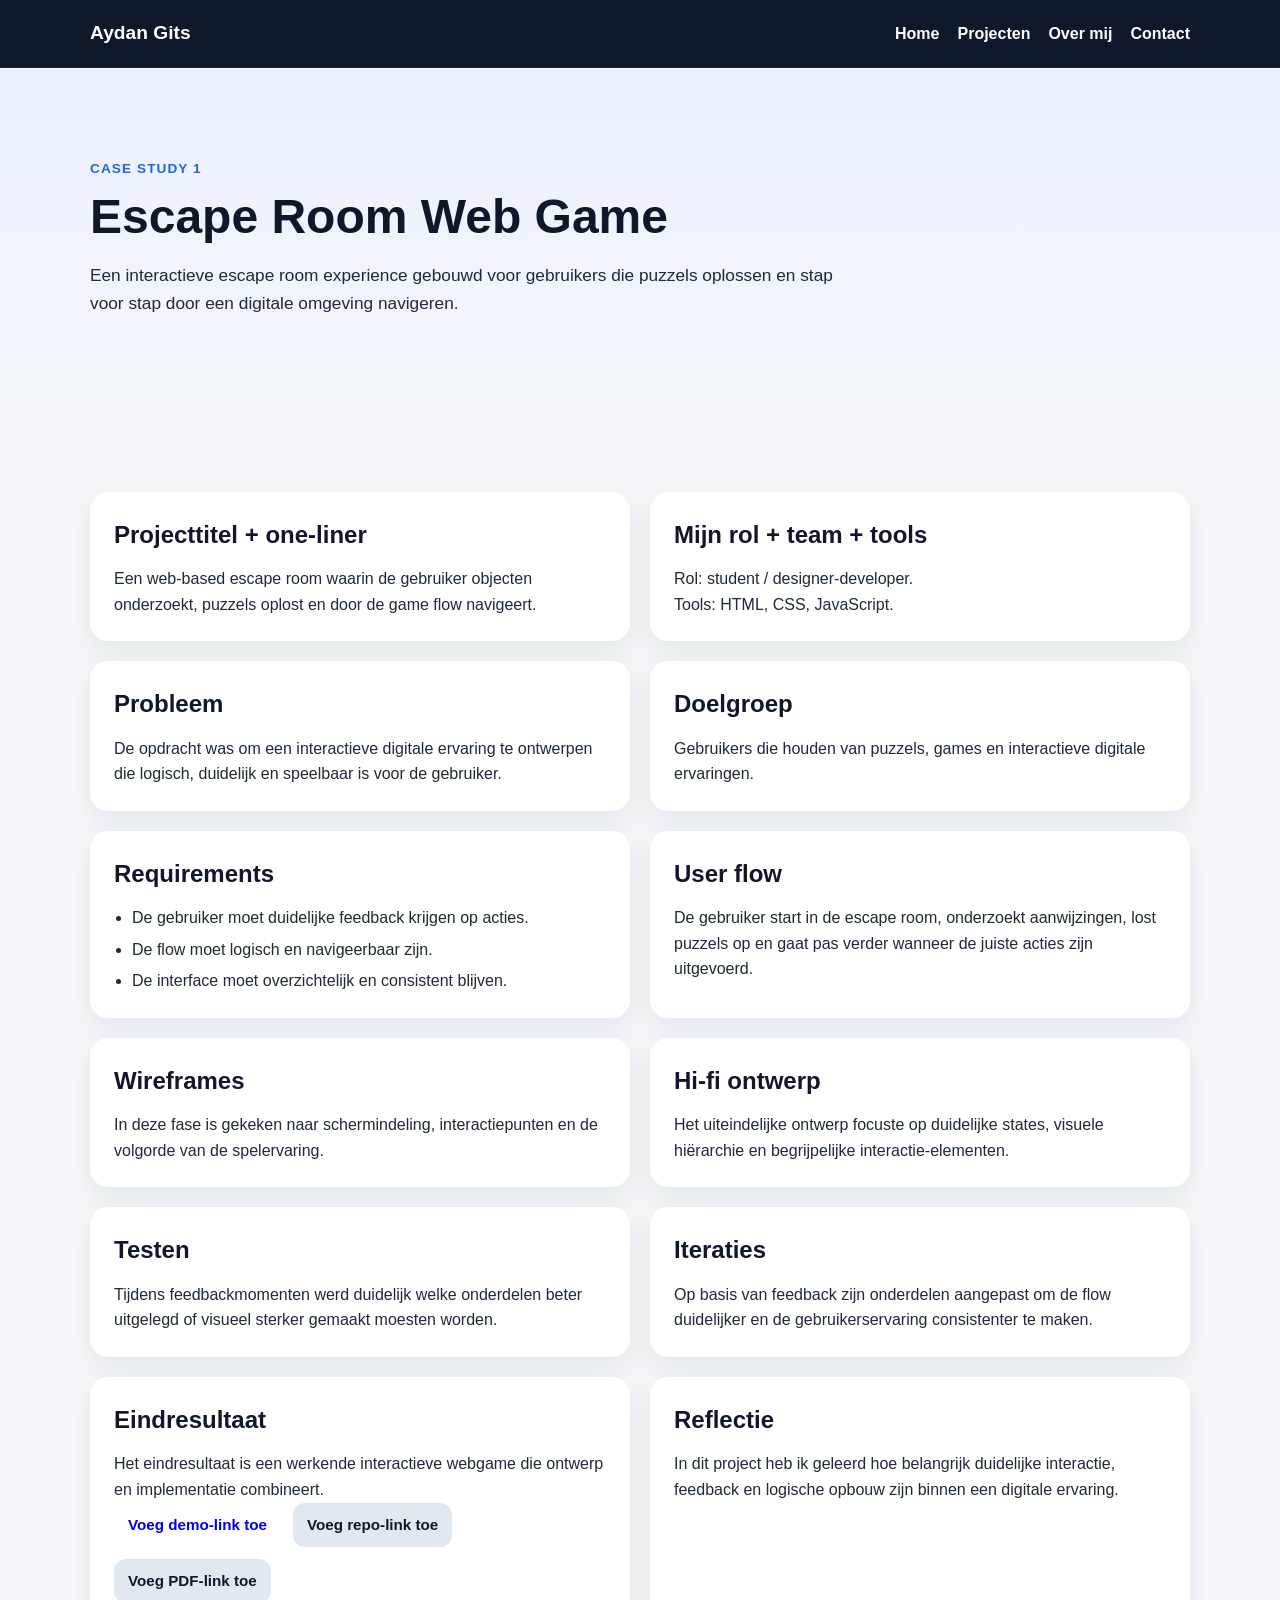
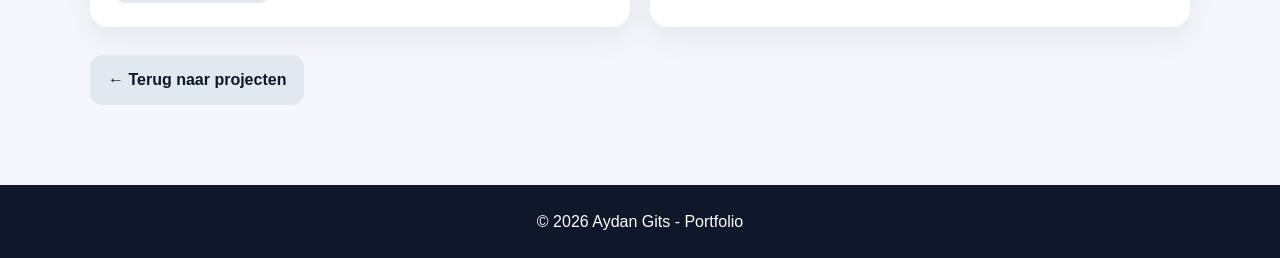
==== project1.html @ bd967ede "portfolio geupload" ====
<!DOCTYPE html>
<html lang="nl">
<head>
  <meta charset="UTF-8" />
  <meta name="viewport" content="width=device-width, initial-scale=1.0" />
  <title>Escape Room Web Game | Aydan Gits</title>
  <link rel="stylesheet" href="style.css" />
</head>
<body>
  <header class="site-header">
    <div class="container header-inner">
      <a class="logo" href="index.html">Aydan Gits</a>

      <nav class="nav">
        <a href="index.html">Home</a>
        <a href="index.html#projects">Projecten</a>
        <a href="index.html#about">Over mij</a>
        <a href="index.html#contact">Contact</a>
      </nav>
    </div>
  </header>

  <main>
    <section class="page-hero">
      <div class="container">
        <p class="eyebrow">Case study 1</p>
        <h1>Escape Room Web Game</h1>
        <p class="page-intro">
          Een interactieve escape room experience gebouwd voor gebruikers die puzzels oplossen
          en stap voor stap door een digitale omgeving navigeren.
        </p>
      </div>
    </section>

    <section class="section">
      <div class="container">
        <div class="case-grid">
          <article class="case-block">
            <h2>Projecttitel + one-liner</h2>
            <p>
              Een web-based escape room waarin de gebruiker objecten onderzoekt,
              puzzels oplost en door de game flow navigeert.
            </p>
          </article>

          <article class="case-block">
            <h2>Mijn rol + team + tools</h2>
            <p>
              Rol: student / designer-developer.<br>
              Tools: HTML, CSS, JavaScript.
            </p>
          </article>

          <article class="case-block">
            <h2>Probleem</h2>
            <p>
              De opdracht was om een interactieve digitale ervaring te ontwerpen
              die logisch, duidelijk en speelbaar is voor de gebruiker.
            </p>
          </article>

          <article class="case-block">
            <h2>Doelgroep</h2>
            <p>
              Gebruikers die houden van puzzels, games en interactieve digitale ervaringen.
            </p>
          </article>

          <article class="case-block">
            <h2>Requirements</h2>
            <ul>
              <li>De gebruiker moet duidelijke feedback krijgen op acties.</li>
              <li>De flow moet logisch en navigeerbaar zijn.</li>
              <li>De interface moet overzichtelijk en consistent blijven.</li>
            </ul>
          </article>

          <article class="case-block">
            <h2>User flow</h2>
            <p>
              De gebruiker start in de escape room, onderzoekt aanwijzingen,
              lost puzzels op en gaat pas verder wanneer de juiste acties zijn uitgevoerd.
            </p>
          </article>

          <article class="case-block">
            <h2>Wireframes</h2>
            <p>
              In deze fase is gekeken naar schermindeling, interactiepunten
              en de volgorde van de spelervaring.
            </p>
          </article>

          <article class="case-block">
            <h2>Hi-fi ontwerp</h2>
            <p>
              Het uiteindelijke ontwerp focuste op duidelijke states, visuele hiërarchie
              en begrijpelijke interactie-elementen.
            </p>
          </article>

          <article class="case-block">
            <h2>Testen</h2>
            <p>
              Tijdens feedbackmomenten werd duidelijk welke onderdelen beter uitgelegd
              of visueel sterker gemaakt moesten worden.
            </p>
          </article>

          <article class="case-block">
            <h2>Iteraties</h2>
            <p>
              Op basis van feedback zijn onderdelen aangepast om de flow duidelijker
              en de gebruikerservaring consistenter te maken.
            </p>
          </article>

          <article class="case-block">
            <h2>Eindresultaat</h2>
            <p>
              Het eindresultaat is een werkende interactieve webgame die ontwerp en
              implementatie combineert.
            </p>

            <div class="link-group">
              <a class="button small" href="#" target="_blank">Voeg demo-link toe</a>
              <a class="button small secondary" href="#" target="_blank">Voeg repo-link toe</a>
              <a class="button small secondary" href="#" target="_blank">Voeg PDF-link toe</a>
            </div>
          </article>

          <article class="case-block">
            <h2>Reflectie</h2>
            <p>
              In dit project heb ik geleerd hoe belangrijk duidelijke interactie,
              feedback en logische opbouw zijn binnen een digitale ervaring.
            </p>
          </article>
        </div>

        <div class="back-link">
          <a class="button secondary" href="index.html#projects">← Terug naar projecten</a>
        </div>
      </div>
    </section>
  </main>

  <footer class="site-footer">
    <div class="container">
      <p>© 2026 Aydan Gits - Portfolio</p>
    </div>
  </footer>
</body>
</html>
---- style.css ----
* {
  box-sizing: border-box;
  margin: 0;
  padding: 0;
}

html {
  scroll-behavior: smooth;
}

body {
  font-family: Arial, sans-serif;
  background: #f5f7fb;
  color: #1e293b;
  line-height: 1.6;
}

.container {
  width: min(1100px, 92%);
  margin: 0 auto;
}

.site-header {
  position: sticky;
  top: 0;
  z-index: 1000;
  background: #0f172a;
  border-bottom: 1px solid rgba(255, 255, 255, 0.08);
}

.header-inner {
  display: flex;
  justify-content: space-between;
  align-items: center;
  padding: 18px 0;
  gap: 20px;
}

.logo {
  color: #ffffff;
  font-size: 1.2rem;
  font-weight: 700;
  text-decoration: none;
}

.nav {
  display: flex;
  flex-wrap: wrap;
  gap: 18px;
}

.nav a {
  color: #ffffff;
  text-decoration: none;
  font-weight: 600;
  transition: opacity 0.2s ease;
}

.nav a:hover {
  opacity: 0.75;
}

.hero,
.page-hero {
  padding: 90px 0 70px;
  background: linear-gradient(to bottom, #eaf1ff, #f5f7fb);
}

.hero-grid {
  display: grid;
  grid-template-columns: 1.5fr 1fr;
  gap: 28px;
  align-items: center;
}

.eyebrow {
  color: #2563eb;
  font-weight: 700;
  text-transform: uppercase;
  letter-spacing: 0.08em;
  font-size: 0.85rem;
  margin-bottom: 12px;
}

.hero h1,
.page-hero h1 {
  font-size: 3rem;
  line-height: 1.1;
  margin-bottom: 18px;
  color: #0f172a;
}

.intro,
.page-intro {
  font-size: 1.08rem;
  max-width: 760px;
  margin-bottom: 24px;
}

.hero-buttons,
.link-group {
  display: flex;
  flex-wrap: wrap;
  gap: 12px;
}

.center-links {
  justify-content: center;
}

.hero-card,
.project-card,
.case-block,
.about-card {
  background: #ffffff;
  border-radius: 18px;
  padding: 24px;
  box-shadow: 0 10px 30px rgba(15, 23, 42, 0.08);
}

.hero-card h2,
.about-card h3,
.project-card h3,
.case-block h2 {
  margin-bottom: 12px;
  color: #0f172a;
}

.hero-card ul,
.about-card ul,
.case-block ul {
  padding-left: 18px;
}

.section {
  padding: 80px 0;
}

.section.alt {
  background: #eef3fb;
}

.section-heading {
  margin-bottom: 30px;
}

.section-heading h2,
#about h2,
#contact h2 {
  font-size: 2rem;
  color: #0f172a;
  margin-bottom: 12px;
}

.project-grid {
  display: grid;
  grid-template-columns: repeat(3, 1fr);
  gap: 22px;
}

.tag {
  display: inline-block;
  background: #dbeafe;
  color: #1d4ed8;
  font-size: 0.82rem;
  font-weight: 700;
  padding: 6px 10px;
  border-radius: 999px;
}

.case-grid {
  display: grid;
  grid-template-columns: repeat(2, 1fr);
  gap: 20px;
}

.about-grid {
  display: grid;
  grid-template-columns: 1.3fr 1fr;
  gap: 24px;
  align-items: start;
}

.contact-section {
  text-align: center;
}

.button {
  display: inline-block;
  text-decoration: none;
  border-radius: 12px;
  padding: 12px 18px;
  font-weight: 700;
  transition: transform 0.2s ease, opacity 0.2s ease;
}

.button:hover {
  transform: translateY(-1px);
  opacity: 0.95;
}

.button.primary {
  background: #2563eb;
  color: #ffffff;
}

.button.secondary {
  background: #e2e8f0;
  color: #0f172a;
}

.button.small {
  padding: 10px 14px;
  font-size: 0.95rem;
}

.button.full {
  width: 100%;
  text-align: center;
  margin-top: 16px;
}

.back-link {
  margin-top: 28px;
}

.site-footer {
  background: #0f172a;
  color: #ffffff;
  text-align: center;
  padding: 24px 0;
}

p + p {
  margin-top: 12px;
}

ul li + li {
  margin-top: 6px;
}

@media (max-width: 900px) {
  .hero-grid,
  .about-grid,
  .project-grid,
  .case-grid {
    grid-template-columns: 1fr;
  }

  .hero h1,
  .page-hero h1 {
    font-size: 2.2rem;
  }

  .header-inner {
    flex-direction: column;
    align-items: flex-start;
  }
}
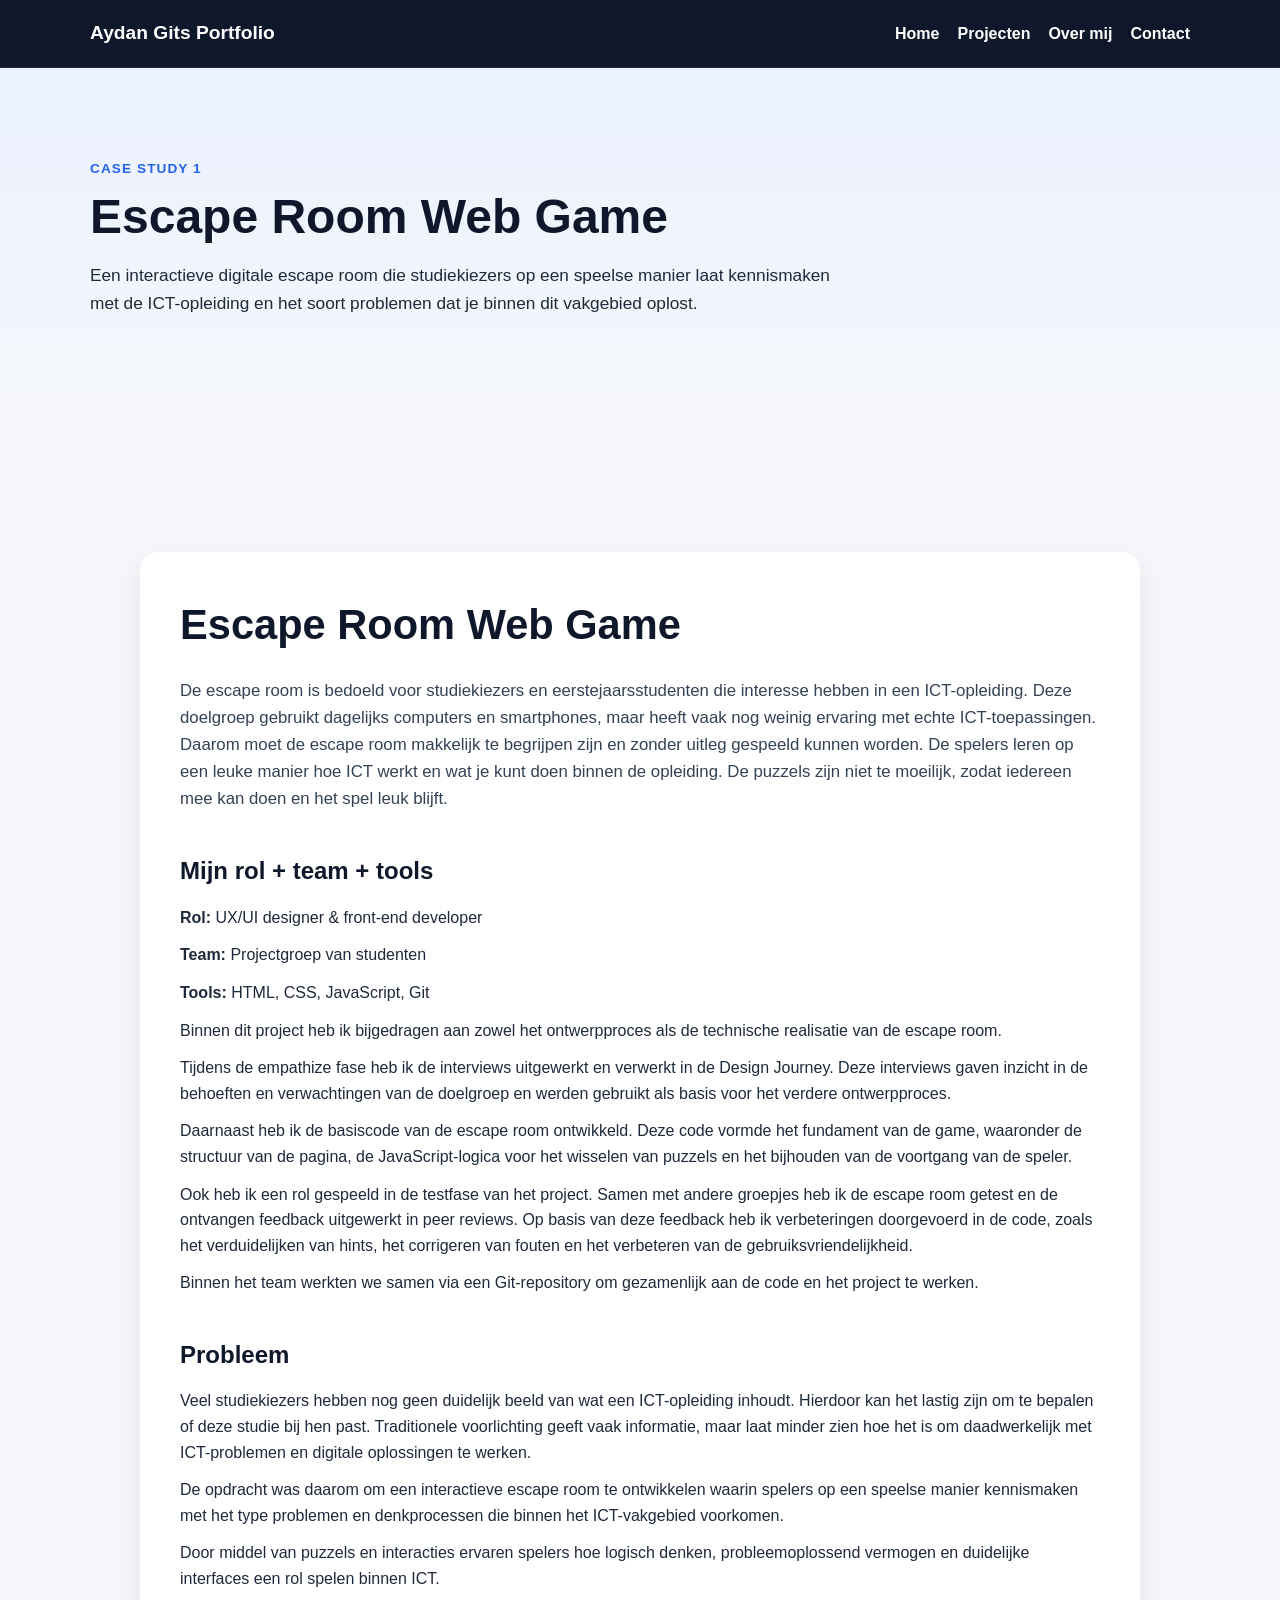
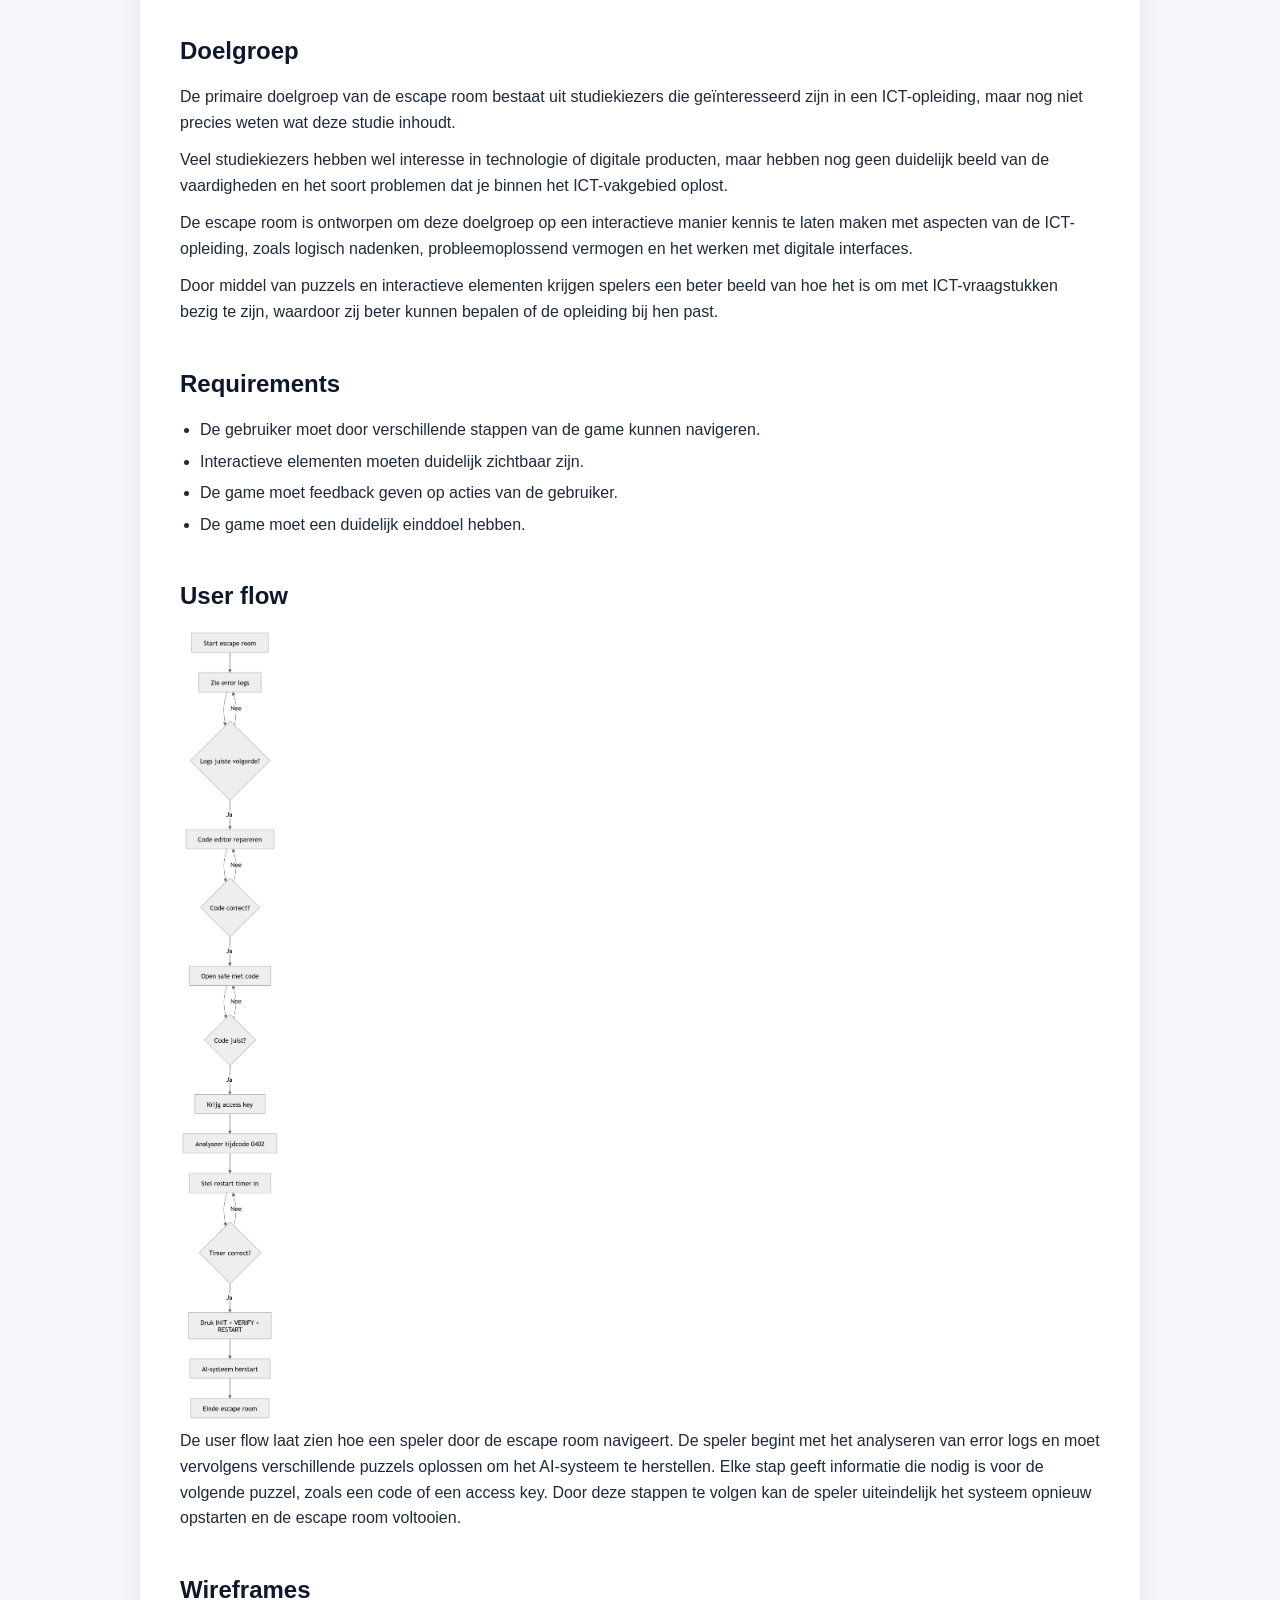
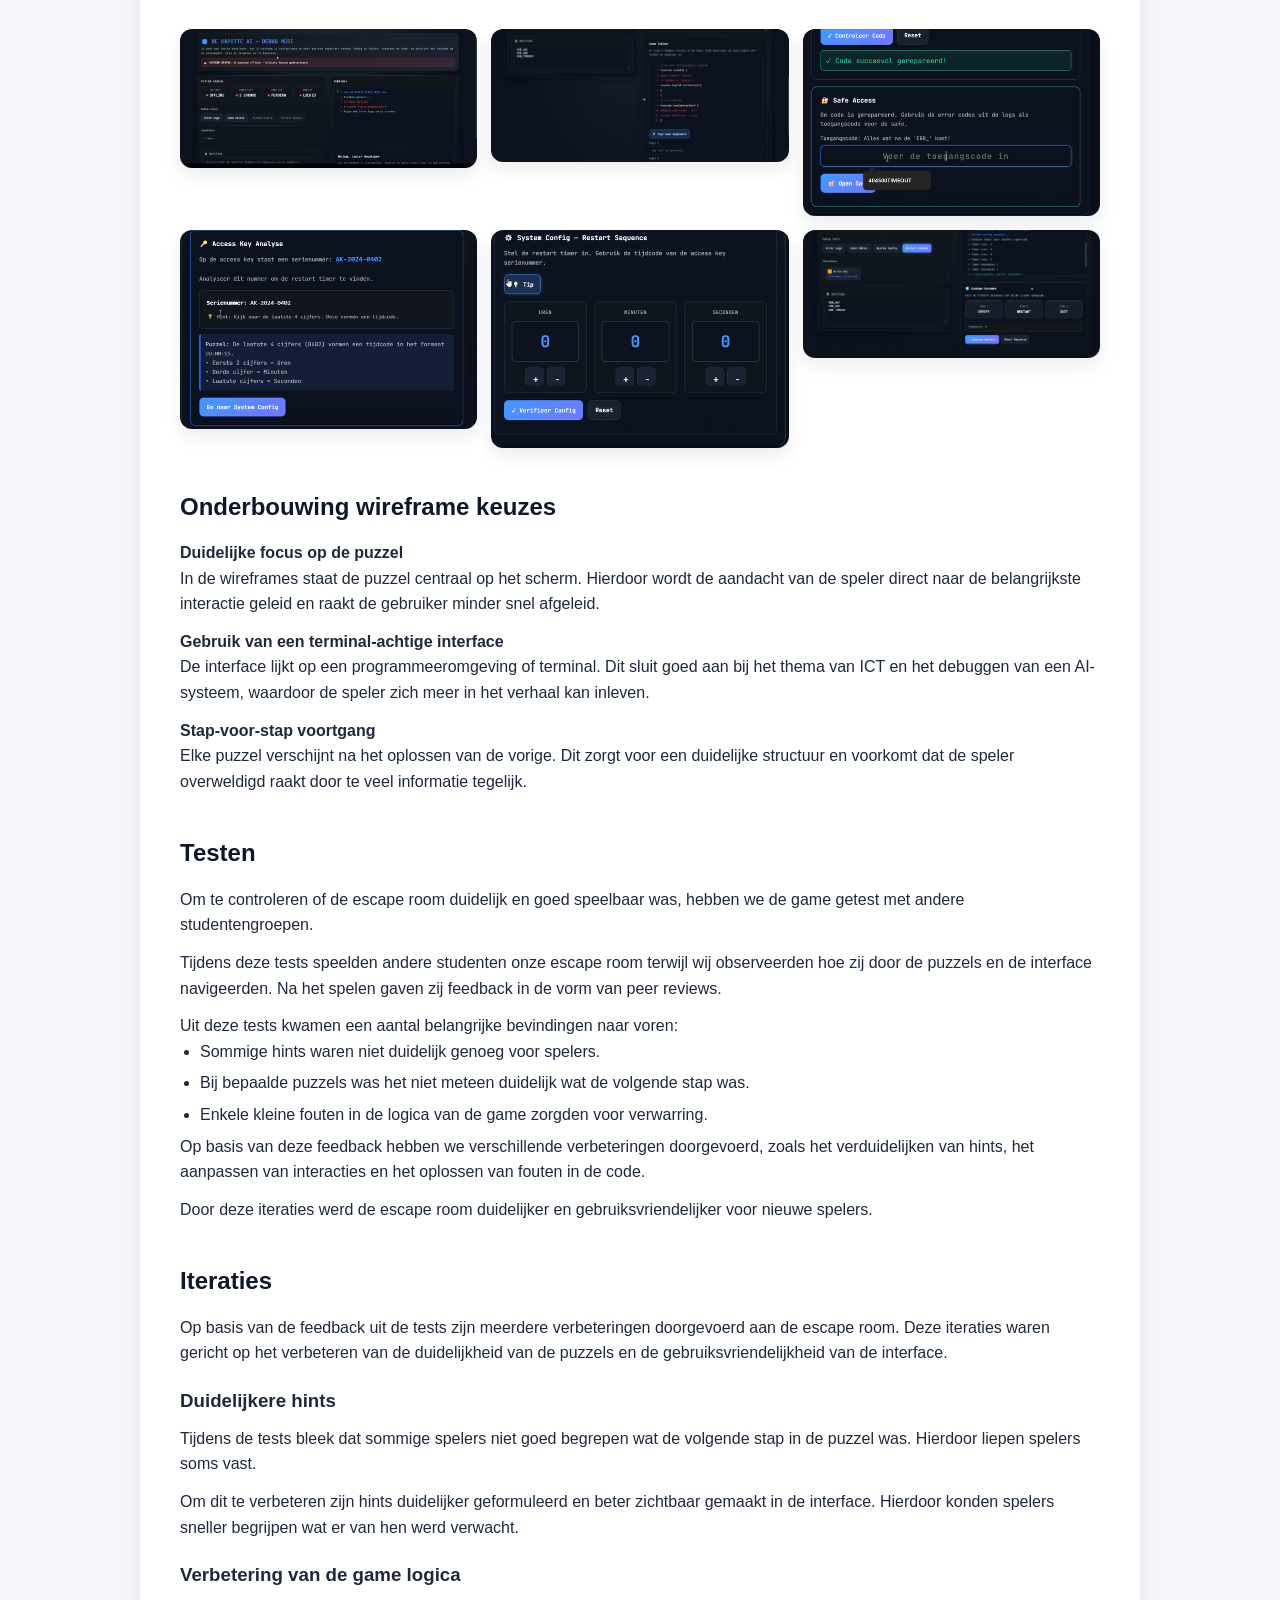
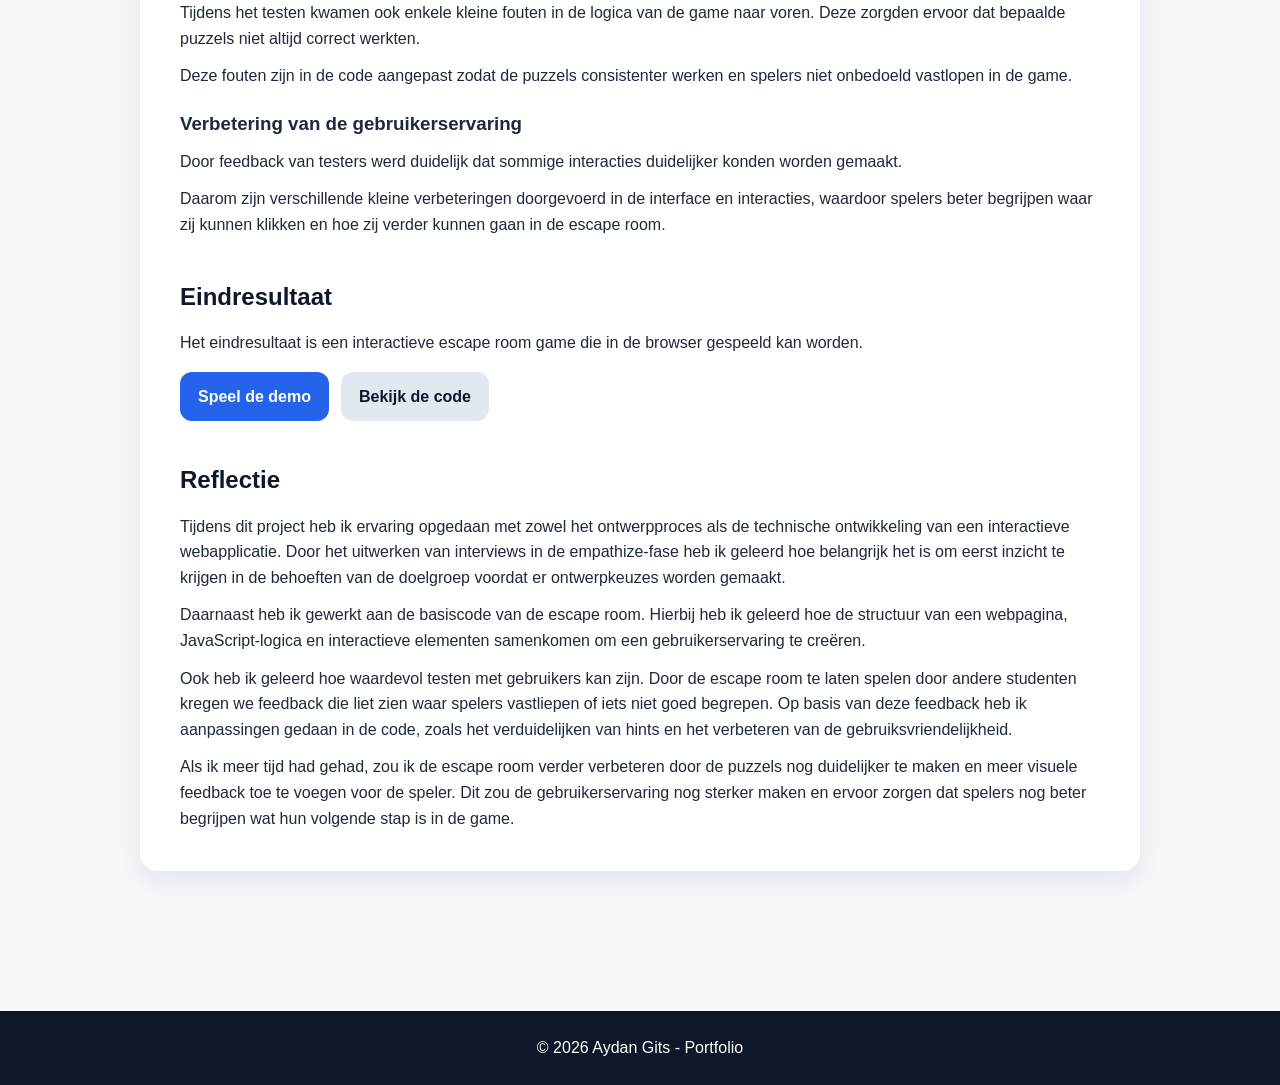
==== commit 5d826ee4: "project 1 en 2 afgerond voor de website" ====
--- a/project1.html
+++ b/project1.html
@@ -3,13 +3,14 @@
 <head>
   <meta charset="UTF-8" />
   <meta name="viewport" content="width=device-width, initial-scale=1.0" />
-  <title>Escape Room Web Game | Aydan Gits</title>
+  <title>Escape Room Web Game | Aydan Gits Portfolio</title>
   <link rel="stylesheet" href="style.css" />
 </head>
 <body>
+
   <header class="site-header">
     <div class="container header-inner">
-      <a class="logo" href="index.html">Aydan Gits</a>
+      <a class="logo" href="index.html">Aydan Gits Portfolio</a>
 
       <nav class="nav">
         <a href="index.html">Home</a>
@@ -26,121 +27,319 @@
         <p class="eyebrow">Case study 1</p>
         <h1>Escape Room Web Game</h1>
         <p class="page-intro">
-          Een interactieve escape room experience gebouwd voor gebruikers die puzzels oplossen
-          en stap voor stap door een digitale omgeving navigeren.
+          Een interactieve digitale escape room die studiekiezers op een speelse manier
+          laat kennismaken met de ICT-opleiding en het soort problemen dat je binnen dit vakgebied oplost.
         </p>
       </div>
     </section>
 
     <section class="section">
       <div class="container">
-        <div class="case-grid">
-          <article class="case-block">
-            <h2>Projecttitel + one-liner</h2>
-            <p>
-              Een web-based escape room waarin de gebruiker objecten onderzoekt,
-              puzzels oplost en door de game flow navigeert.
-            </p>
-          </article>
-
-          <article class="case-block">
-            <h2>Mijn rol + team + tools</h2>
-            <p>
-              Rol: student / designer-developer.<br>
-              Tools: HTML, CSS, JavaScript.
-            </p>
-          </article>
-
-          <article class="case-block">
-            <h2>Probleem</h2>
-            <p>
-              De opdracht was om een interactieve digitale ervaring te ontwerpen
-              die logisch, duidelijk en speelbaar is voor de gebruiker.
-            </p>
-          </article>
-
-          <article class="case-block">
-            <h2>Doelgroep</h2>
-            <p>
-              Gebruikers die houden van puzzels, games en interactieve digitale ervaringen.
-            </p>
-          </article>
-
-          <article class="case-block">
-            <h2>Requirements</h2>
-            <ul>
-              <li>De gebruiker moet duidelijke feedback krijgen op acties.</li>
-              <li>De flow moet logisch en navigeerbaar zijn.</li>
-              <li>De interface moet overzichtelijk en consistent blijven.</li>
-            </ul>
-          </article>
-
-          <article class="case-block">
-            <h2>User flow</h2>
-            <p>
-              De gebruiker start in de escape room, onderzoekt aanwijzingen,
-              lost puzzels op en gaat pas verder wanneer de juiste acties zijn uitgevoerd.
-            </p>
-          </article>
-
-          <article class="case-block">
-            <h2>Wireframes</h2>
-            <p>
-              In deze fase is gekeken naar schermindeling, interactiepunten
-              en de volgorde van de spelervaring.
-            </p>
-          </article>
-
-          <article class="case-block">
-            <h2>Hi-fi ontwerp</h2>
-            <p>
-              Het uiteindelijke ontwerp focuste op duidelijke states, visuele hiërarchie
-              en begrijpelijke interactie-elementen.
-            </p>
-          </article>
-
-          <article class="case-block">
-            <h2>Testen</h2>
-            <p>
-              Tijdens feedbackmomenten werd duidelijk welke onderdelen beter uitgelegd
-              of visueel sterker gemaakt moesten worden.
-            </p>
-          </article>
-
-          <article class="case-block">
-            <h2>Iteraties</h2>
-            <p>
-              Op basis van feedback zijn onderdelen aangepast om de flow duidelijker
-              en de gebruikerservaring consistenter te maken.
-            </p>
-          </article>
-
-          <article class="case-block">
-            <h2>Eindresultaat</h2>
-            <p>
-              Het eindresultaat is een werkende interactieve webgame die ontwerp en
-              implementatie combineert.
-            </p>
-
-            <div class="link-group">
-              <a class="button small" href="#" target="_blank">Voeg demo-link toe</a>
-              <a class="button small secondary" href="#" target="_blank">Voeg repo-link toe</a>
-              <a class="button small secondary" href="#" target="_blank">Voeg PDF-link toe</a>
-            </div>
-          </article>
-
-          <article class="case-block">
-            <h2>Reflectie</h2>
-            <p>
-              In dit project heb ik geleerd hoe belangrijk duidelijke interactie,
-              feedback en logische opbouw zijn binnen een digitale ervaring.
-            </p>
-          </article>
-        </div>
-
-        <div class="back-link">
-          <a class="button secondary" href="index.html#projects">← Terug naar projecten</a>
-        </div>
+
+<section class="project">
+
+<h1>Escape Room Web Game</h1>
+
+<p class="one-liner">
+De escape room is bedoeld voor studiekiezers en eerstejaarsstudenten die interesse
+hebben in een ICT-opleiding. Deze doelgroep gebruikt dagelijks computers en
+smartphones, maar heeft vaak nog weinig ervaring met echte ICT-toepassingen.
+Daarom moet de escape room makkelijk te begrijpen zijn en zonder uitleg gespeeld
+kunnen worden.
+De spelers leren op een leuke manier hoe ICT werkt en wat je kunt doen binnen de
+opleiding. De puzzels zijn niet te moeilijk, zodat iedereen mee kan doen en het spel leuk
+blijft.
+</p>
+
+<h2>Mijn rol + team + tools</h2>
+
+<p><strong>Rol:</strong> UX/UI designer & front-end developer</p>
+
+<p><strong>Team:</strong> Projectgroep van studenten</p>
+
+<p><strong>Tools:</strong> HTML, CSS, JavaScript, Git</p>
+
+<p>
+Binnen dit project heb ik bijgedragen aan zowel het ontwerpproces als de
+technische realisatie van de escape room.
+</p>
+
+<p>
+Tijdens de empathize fase heb ik de interviews uitgewerkt en verwerkt
+in de Design Journey. Deze interviews gaven inzicht in de behoeften en
+verwachtingen van de doelgroep en werden gebruikt als basis voor het
+verdere ontwerpproces.
+</p>
+
+<p>
+Daarnaast heb ik de basiscode van de escape room ontwikkeld. Deze code
+vormde het fundament van de game, waaronder de structuur van de pagina,
+de JavaScript-logica voor het wisselen van puzzels en het bijhouden van
+de voortgang van de speler.
+</p>
+
+<p>
+Ook heb ik een rol gespeeld in de testfase van het project. Samen met
+andere groepjes heb ik de escape room getest en de ontvangen feedback
+uitgewerkt in peer reviews. Op basis van deze feedback heb ik
+verbeteringen doorgevoerd in de code, zoals het verduidelijken van hints,
+het corrigeren van fouten en het verbeteren van de gebruiksvriendelijkheid.
+</p>
+
+<p>
+Binnen het team werkten we samen via een Git-repository om gezamenlijk
+aan de code en het project te werken.
+</p>
+
+
+<h2>Probleem</h2>
+
+<p>
+Veel studiekiezers hebben nog geen duidelijk beeld van wat een ICT-opleiding
+inhoudt. Hierdoor kan het lastig zijn om te bepalen of deze studie bij hen past.
+Traditionele voorlichting geeft vaak informatie, maar laat minder zien hoe het
+is om daadwerkelijk met ICT-problemen en digitale oplossingen te werken.
+</p>
+
+<p>
+De opdracht was daarom om een interactieve escape room te ontwikkelen waarin
+spelers op een speelse manier kennismaken met het type problemen en
+denkprocessen die binnen het ICT-vakgebied voorkomen.
+</p>
+
+<p>
+Door middel van puzzels en interacties ervaren spelers hoe logisch denken,
+probleemoplossend vermogen en duidelijke interfaces een rol spelen binnen ICT.
+</p>
+
+
+<h2>Doelgroep</h2>
+
+<p>
+De primaire doelgroep van de escape room bestaat uit studiekiezers die
+geïnteresseerd zijn in een ICT-opleiding, maar nog niet precies weten
+wat deze studie inhoudt.
+</p>
+
+<p>
+Veel studiekiezers hebben wel interesse in technologie of digitale
+producten, maar hebben nog geen duidelijk beeld van de vaardigheden
+en het soort problemen dat je binnen het ICT-vakgebied oplost.
+</p>
+
+<p>
+De escape room is ontworpen om deze doelgroep op een interactieve
+manier kennis te laten maken met aspecten van de ICT-opleiding,
+zoals logisch nadenken, probleemoplossend vermogen en het werken
+met digitale interfaces.
+</p>
+
+<p>
+Door middel van puzzels en interactieve elementen krijgen spelers
+een beter beeld van hoe het is om met ICT-vraagstukken bezig te zijn,
+waardoor zij beter kunnen bepalen of de opleiding bij hen past.
+</p>
+
+
+<h2>Requirements</h2>
+
+<ul>
+<li>De gebruiker moet door verschillende stappen van de game kunnen navigeren.</li>
+<li>Interactieve elementen moeten duidelijk zichtbaar zijn.</li>
+<li>De game moet feedback geven op acties van de gebruiker.</li>
+<li>De game moet een duidelijk einddoel hebben.</li>
+</ul>
+
+
+<h2>User flow</h2>
+
+<img src="images/Escape Room User flow.png" alt="User flow escape room" width="100">
+
+<p>
+De user flow laat zien hoe een speler door de escape room navigeert. 
+De speler begint met het analyseren van error logs en moet vervolgens 
+verschillende puzzels oplossen om het AI-systeem te herstellen. 
+Elke stap geeft informatie die nodig is voor de volgende puzzel, 
+zoals een code of een access key. Door deze stappen te volgen kan 
+de speler uiteindelijk het systeem opnieuw opstarten en de escape room voltooien.
+</p>
+
+
+<h2>Wireframes</h2>
+
+<div class="wireframes">
+  <img src="images/Escape Room ss1.png" alt="Wireframe 1" width="300">
+  <img src="images/Escape Room ss2.png" alt="Wireframe 2" width="300">
+  <img src="images/Escape Room ss3.png" alt="Wireframe 3" width="300">
+  <img src="images/Escape Room ss4.png" alt="Wireframe 4" width="300">
+  <img src="images/Escape Room ss5.png" alt="Wireframe 5" width="300">
+  <img src="images/Escape Room ss6.png" alt="Wireframe 6" width="300">
+</div>
+
+<h2>Onderbouwing wireframe keuzes</h2>
+
+<p>
+<b>Duidelijke focus op de puzzel</b><br>
+In de wireframes staat de puzzel centraal op het scherm. Hierdoor wordt 
+de aandacht van de speler direct naar de belangrijkste interactie geleid 
+en raakt de gebruiker minder snel afgeleid.
+</p>
+
+<p>
+<b>Gebruik van een terminal-achtige interface</b><br>
+De interface lijkt op een programmeeromgeving of terminal. Dit sluit 
+goed aan bij het thema van ICT en het debuggen van een AI-systeem, 
+waardoor de speler zich meer in het verhaal kan inleven.
+</p>
+
+<p>
+<b>Stap-voor-stap voortgang</b><br>
+Elke puzzel verschijnt na het oplossen van de vorige. Dit zorgt voor 
+een duidelijke structuur en voorkomt dat de speler overweldigd raakt 
+door te veel informatie tegelijk.
+</p>
+
+
+<h2>Testen</h2>
+
+<p>
+Om te controleren of de escape room duidelijk en goed speelbaar was,
+hebben we de game getest met andere studentengroepen.
+</p>
+
+<p>
+Tijdens deze tests speelden andere studenten onze escape room terwijl
+wij observeerden hoe zij door de puzzels en de interface navigeerden.
+Na het spelen gaven zij feedback in de vorm van peer reviews.
+</p>
+
+<p>
+Uit deze tests kwamen een aantal belangrijke bevindingen naar voren:
+</p>
+
+<ul>
+<li>Sommige hints waren niet duidelijk genoeg voor spelers.</li>
+<li>Bij bepaalde puzzels was het niet meteen duidelijk wat de volgende stap was.</li>
+<li>Enkele kleine fouten in de logica van de game zorgden voor verwarring.</li>
+</ul>
+
+<p>
+Op basis van deze feedback hebben we verschillende verbeteringen
+doorgevoerd, zoals het verduidelijken van hints, het aanpassen van
+interacties en het oplossen van fouten in de code.
+</p>
+
+<p>
+Door deze iteraties werd de escape room duidelijker en
+gebruiksvriendelijker voor nieuwe spelers.
+</p>
+
+
+<h2>Iteraties</h2>
+
+<p>
+Op basis van de feedback uit de tests zijn meerdere verbeteringen
+doorgevoerd aan de escape room. Deze iteraties waren gericht op het
+verbeteren van de duidelijkheid van de puzzels en de
+gebruiksvriendelijkheid van de interface.
+</p>
+
+<h3>Duidelijkere hints</h3>
+
+<p>
+Tijdens de tests bleek dat sommige spelers niet goed begrepen wat de
+volgende stap in de puzzel was. Hierdoor liepen spelers soms vast.
+</p>
+
+<p>
+Om dit te verbeteren zijn hints duidelijker geformuleerd en beter
+zichtbaar gemaakt in de interface. Hierdoor konden spelers sneller
+begrijpen wat er van hen werd verwacht.
+</p>
+
+<h3>Verbetering van de game logica</h3>
+
+<p>
+Tijdens het testen kwamen ook enkele kleine fouten in de logica van de
+game naar voren. Deze zorgden ervoor dat bepaalde puzzels niet altijd
+correct werkten.
+</p>
+
+<p>
+Deze fouten zijn in de code aangepast zodat de puzzels consistenter
+werken en spelers niet onbedoeld vastlopen in de game.
+</p>
+
+<h3>Verbetering van de gebruikerservaring</h3>
+
+<p>
+Door feedback van testers werd duidelijk dat sommige interacties
+duidelijker konden worden gemaakt.
+</p>
+
+<p>
+Daarom zijn verschillende kleine verbeteringen doorgevoerd in de
+interface en interacties, waardoor spelers beter begrijpen waar zij
+kunnen klikken en hoe zij verder kunnen gaan in de escape room.
+</p>
+
+
+<h2>Eindresultaat</h2>
+
+<p>
+Het eindresultaat is een interactieve escape room game die in de browser
+gespeeld kan worden.
+</p>
+
+<div class="project-links">
+
+<a class="button primary" href="file:///C:/Users/Twitc/OneDrive/Documents/Tweede%20Sem.%20tot%20juni/Escape%20room/DP1-Escape-Room-develop/index.html" target="_blank">
+Speel de demo
+</a>
+
+<a class="button secondary" href="https://github.com/daanwlt/DP1-Escape-Room" target="_blank">
+Bekijk de code
+</a>
+
+</div>
+
+
+<h2>Reflectie</h2>
+
+<p>
+Tijdens dit project heb ik ervaring opgedaan met zowel het ontwerpproces
+als de technische ontwikkeling van een interactieve webapplicatie.
+Door het uitwerken van interviews in de empathize-fase heb ik geleerd
+hoe belangrijk het is om eerst inzicht te krijgen in de behoeften van
+de doelgroep voordat er ontwerpkeuzes worden gemaakt.
+</p>
+
+<p>
+Daarnaast heb ik gewerkt aan de basiscode van de escape room.
+Hierbij heb ik geleerd hoe de structuur van een webpagina,
+JavaScript-logica en interactieve elementen samenkomen om een
+gebruikerservaring te creëren.
+</p>
+
+<p>
+Ook heb ik geleerd hoe waardevol testen met gebruikers kan zijn.
+Door de escape room te laten spelen door andere studenten kregen we
+feedback die liet zien waar spelers vastliepen of iets niet goed
+begrepen. Op basis van deze feedback heb ik aanpassingen gedaan in
+de code, zoals het verduidelijken van hints en het verbeteren van
+de gebruiksvriendelijkheid.
+</p>
+
+<p>
+Als ik meer tijd had gehad, zou ik de escape room verder verbeteren
+door de puzzels nog duidelijker te maken en meer visuele feedback
+toe te voegen voor de speler. Dit zou de gebruikerservaring nog
+sterker maken en ervoor zorgen dat spelers nog beter begrijpen
+wat hun volgende stap is in de game.
+</p>
+
+</section>
+
       </div>
     </section>
   </main>
@@ -150,5 +349,6 @@
       <p>© 2026 Aydan Gits - Portfolio</p>
     </div>
   </footer>
+
 </body>
 </html>
--- a/style.css
+++ b/style.css
@@ -256,4 +256,75 @@
     flex-direction: column;
     align-items: flex-start;
   }
+}
+
+/* =========================
+   Project pagina styling
+   ========================= */
+
+.project {
+  max-width: 1000px;
+  margin: 60px auto;
+  padding: 40px;
+  background: #ffffff;
+  border-radius: 18px;
+  box-shadow: 0 10px 30px rgba(15, 23, 42, 0.08);
+}
+
+.project h1 {
+  font-size: 2.6rem;
+  color: #0f172a;
+  margin-bottom: 20px;
+}
+
+.project h2 {
+  margin-top: 40px;
+  margin-bottom: 14px;
+  color: #0f172a;
+}
+
+.project h3 {
+  margin-top: 20px;
+  margin-bottom: 10px;
+}
+
+.one-liner {
+  font-size: 1.05rem;
+  color: #334155;
+  margin-bottom: 30px;
+}
+
+.project ul,
+.project ol {
+  margin-left: 20px;
+}
+
+.project li {
+  margin-bottom: 6px;
+}
+
+.wireframes {
+  display: grid;
+  grid-template-columns: repeat(auto-fit, minmax(220px, 1fr));
+  gap: 14px;
+  margin: 20px 0;
+}
+
+.wireframes img {
+  width: 100%;
+  border-radius: 12px;
+  box-shadow: 0 8px 18px rgba(15, 23, 42, 0.08);
+}
+
+.project img {
+  max-width: 100%;
+  height: auto;
+  border-radius: 12px;
+}
+
+.project-links {
+  display: flex;
+  gap: 12px;
+  flex-wrap: wrap;
+  margin-top: 16px;
 }
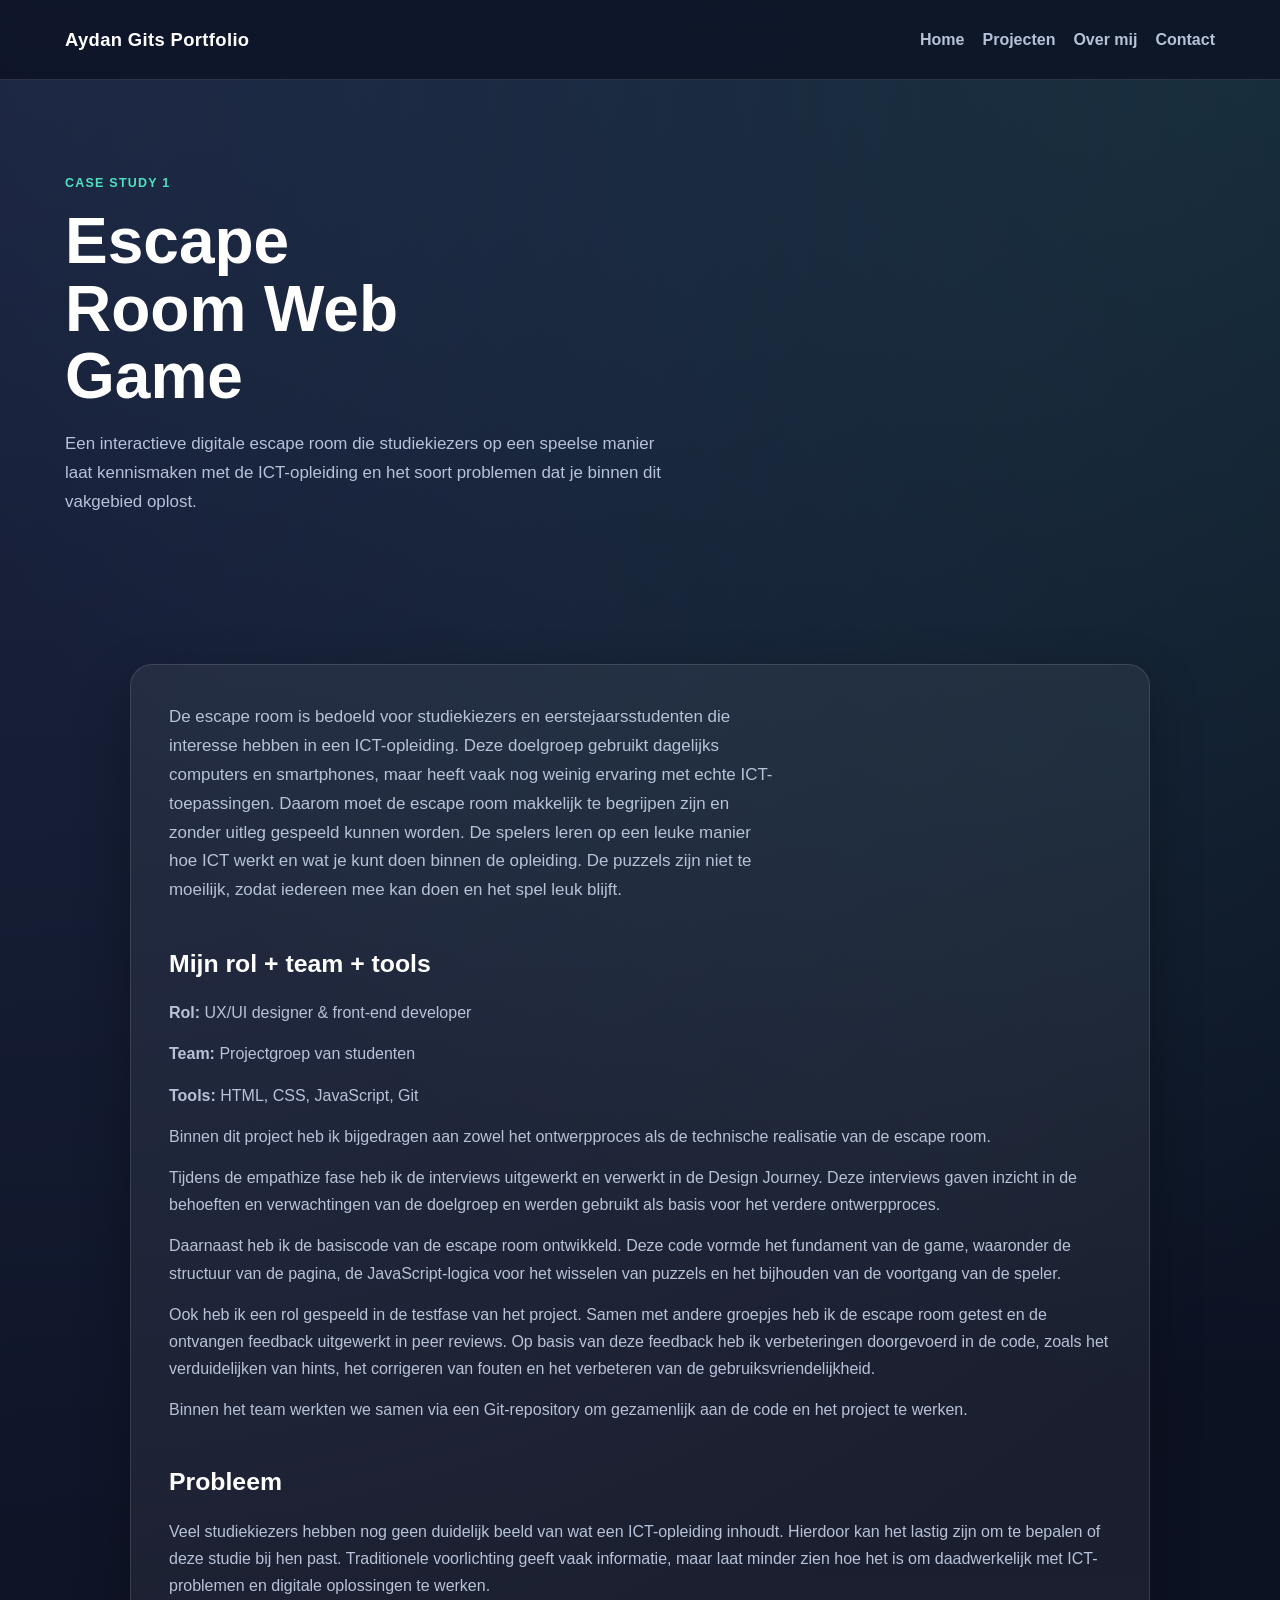
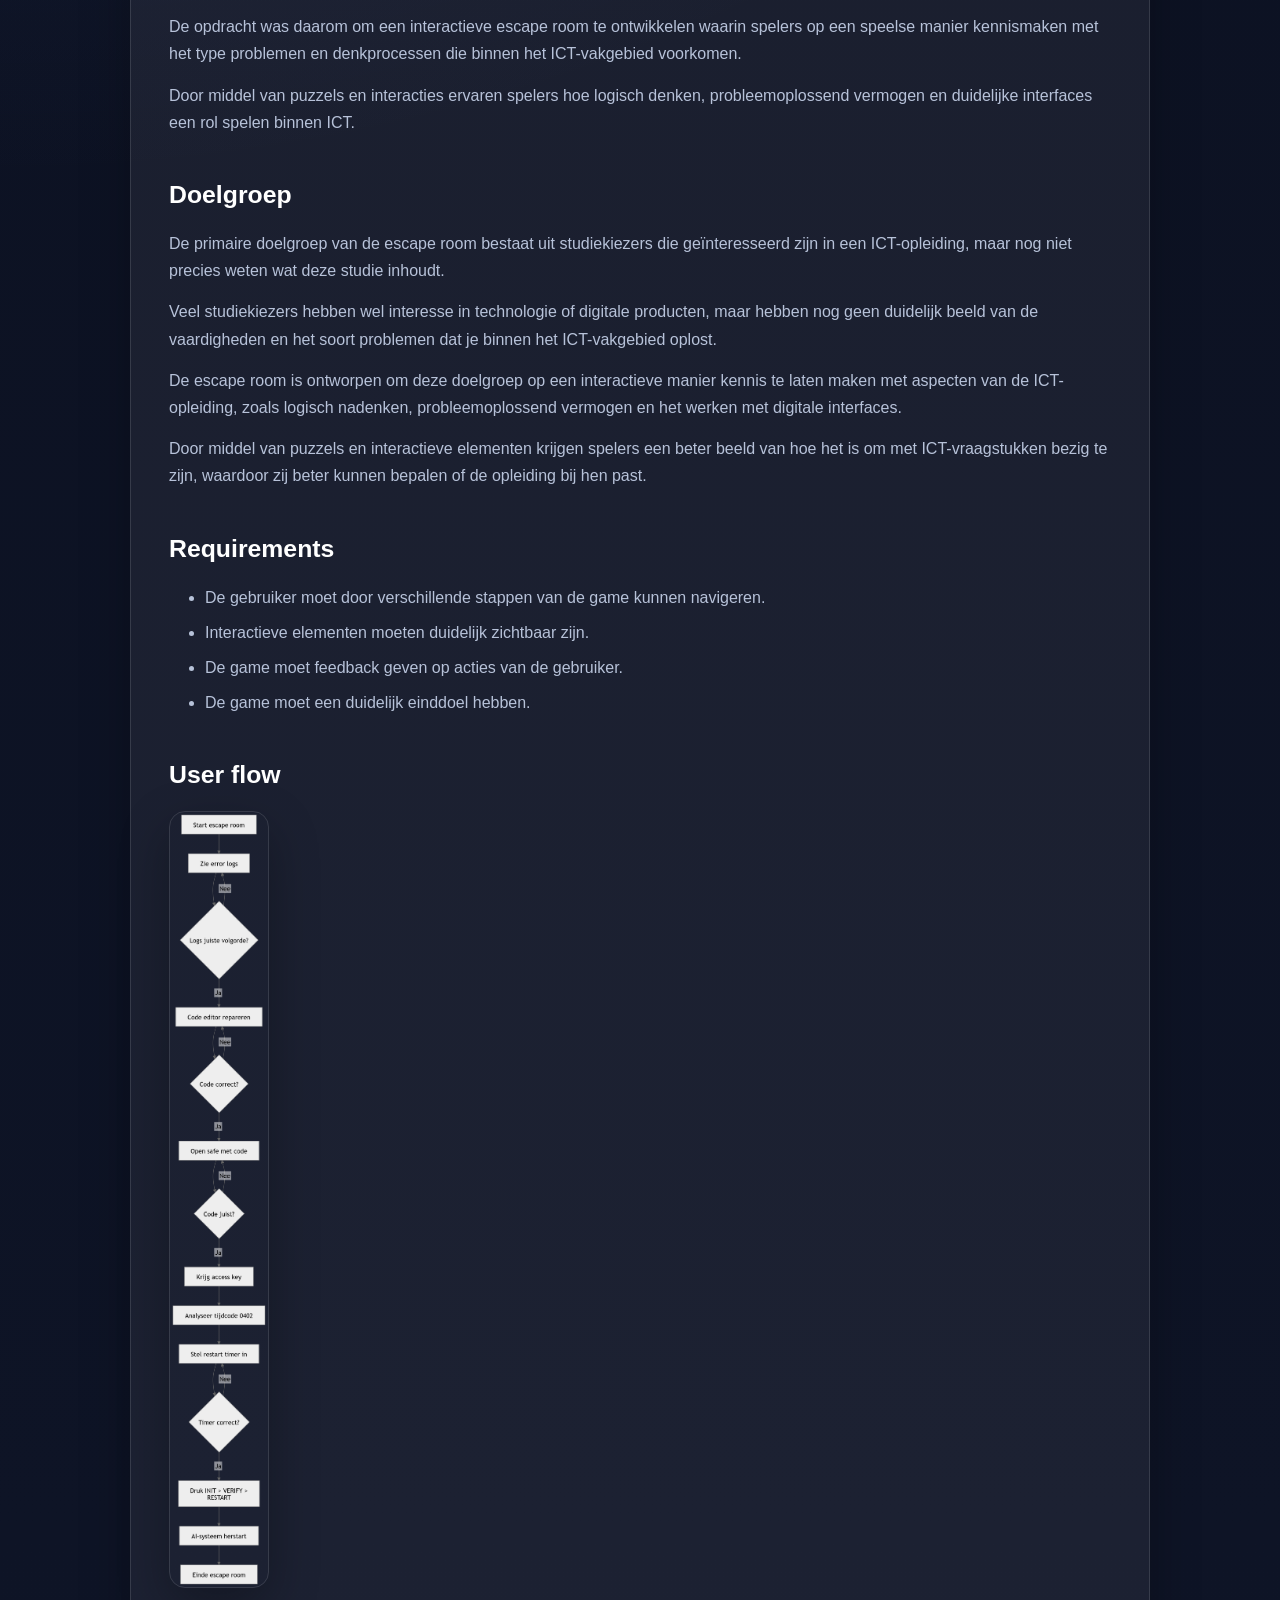
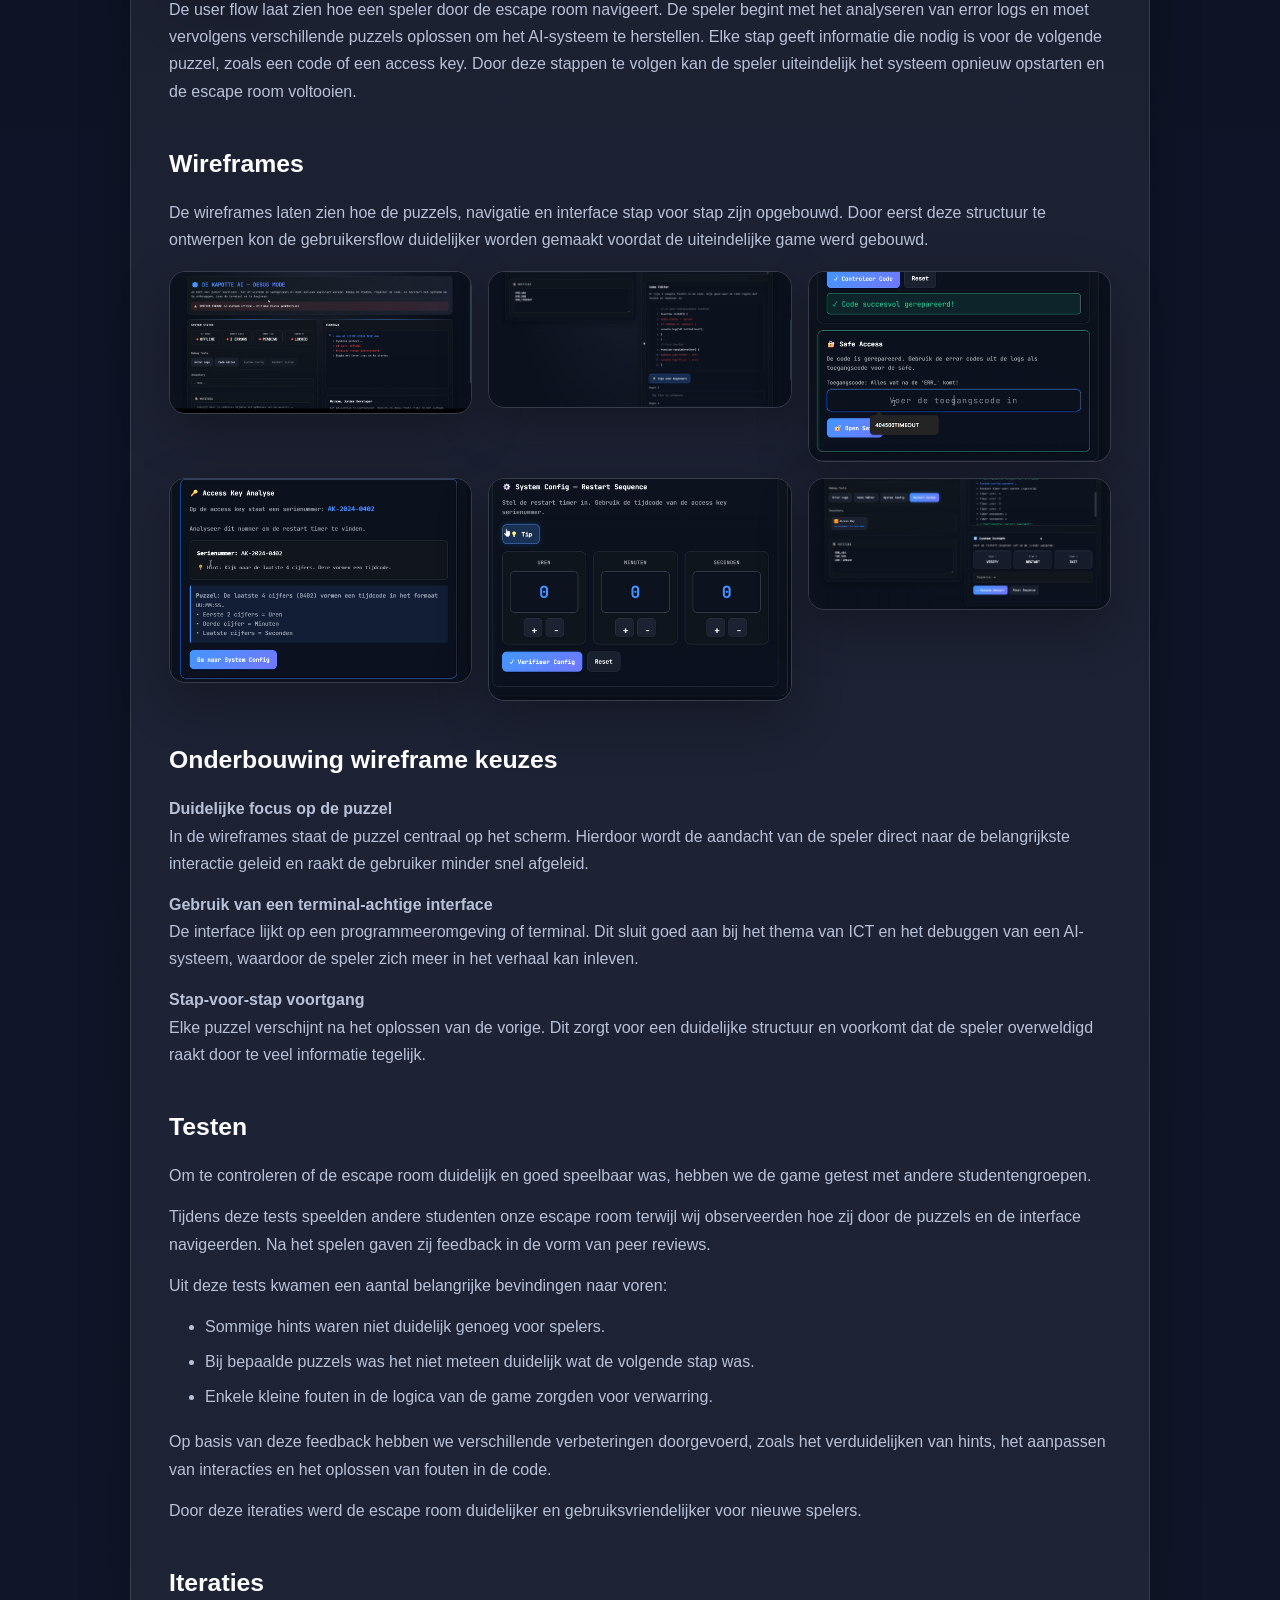
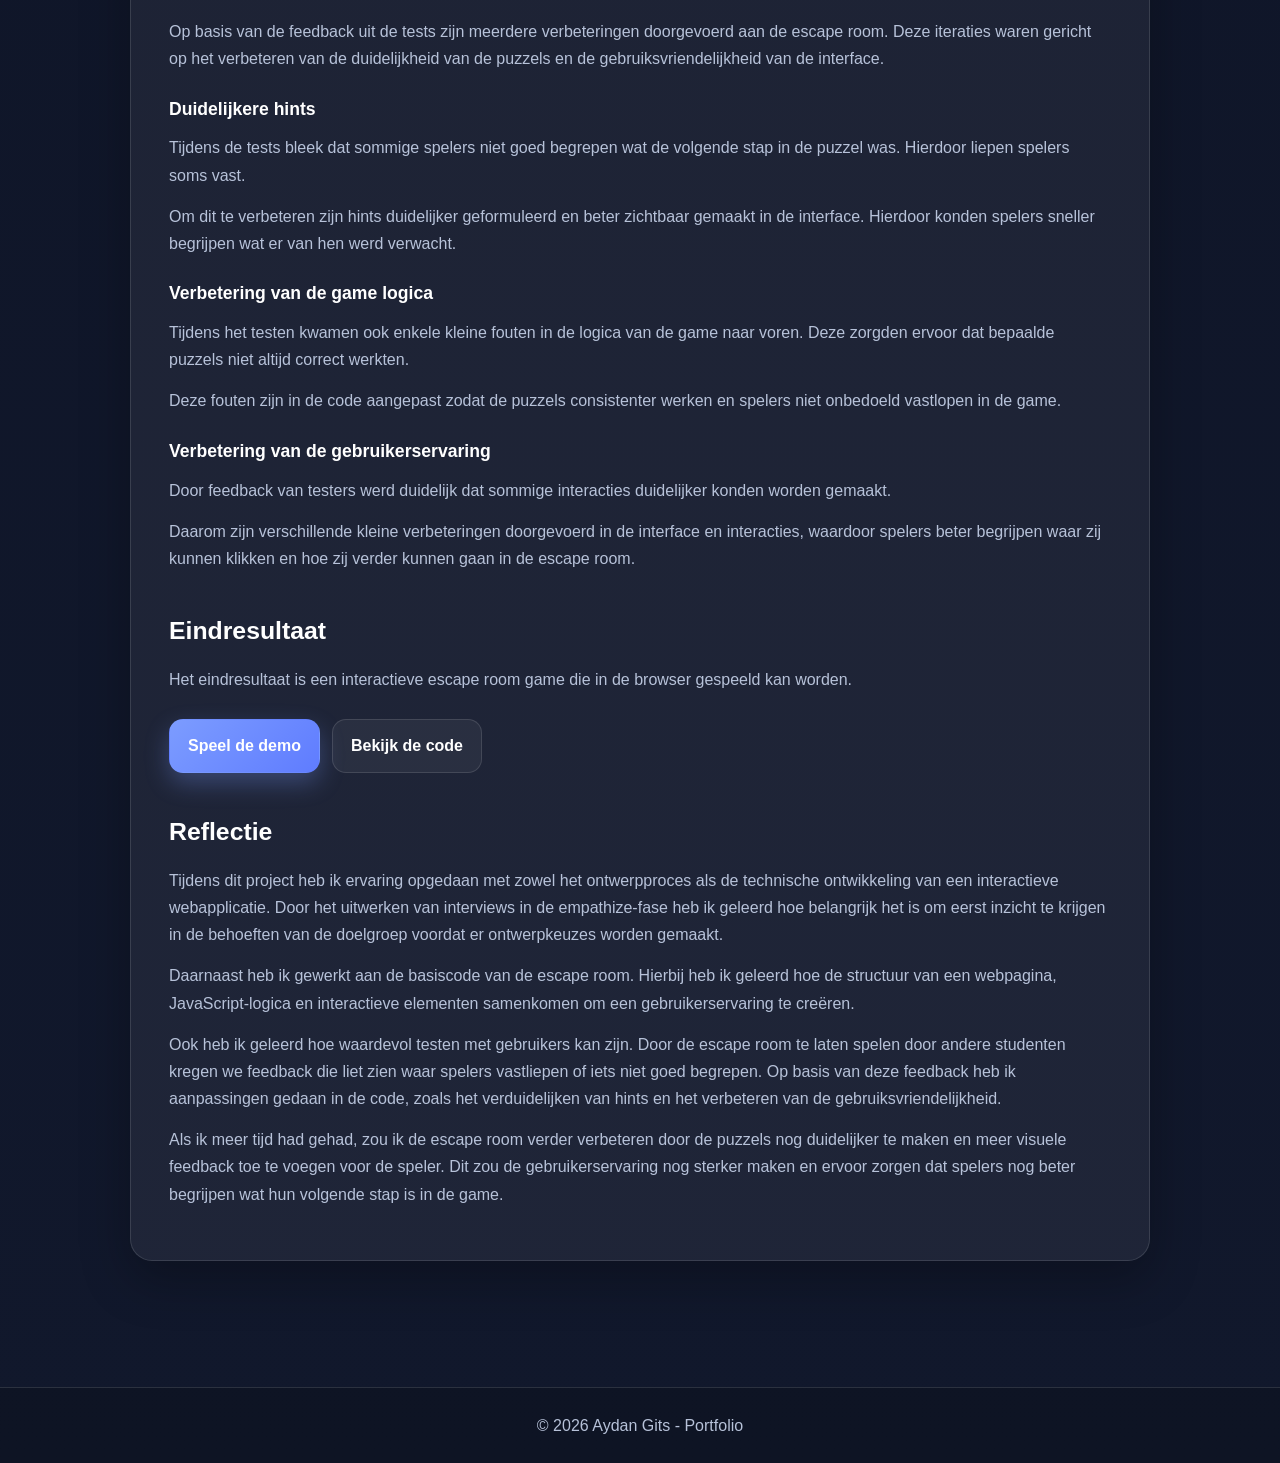
==== commit c0b83ebf: "final" ====
--- a/project1.html
+++ b/project1.html
@@ -38,8 +38,6 @@
 
 <section class="project">
 
-<h1>Escape Room Web Game</h1>
-
 <p class="one-liner">
 De escape room is bedoeld voor studiekiezers en eerstejaarsstudenten die interesse
 hebben in een ICT-opleiding. Deze doelgroep gebruikt dagelijks computers en
@@ -167,6 +165,12 @@
 
 <h2>Wireframes</h2>
 
+<p>
+De wireframes laten zien hoe de puzzels, navigatie en interface stap voor stap zijn opgebouwd.
+Door eerst deze structuur te ontwerpen kon de gebruikersflow duidelijker worden gemaakt
+voordat de uiteindelijke game werd gebouwd.
+</p>
+
 <div class="wireframes">
   <img src="images/Escape Room ss1.png" alt="Wireframe 1" width="300">
   <img src="images/Escape Room ss2.png" alt="Wireframe 2" width="300">
@@ -293,7 +297,7 @@
 
 <div class="project-links">
 
-<a class="button primary" href="file:///C:/Users/Twitc/OneDrive/Documents/Tweede%20Sem.%20tot%20juni/Escape%20room/DP1-Escape-Room-develop/index.html" target="_blank">
+<a class="button primary" href="docs/DP1 Escape Room/index.html" target="_blank">
 Speel de demo
 </a>
 
--- a/style.css
+++ b/style.css
@@ -8,24 +8,44 @@
   scroll-behavior: smooth;
 }
 
+:root {
+  --bg: #0b1020;
+  --bg-soft: #121a31;
+  --panel: rgba(255, 255, 255, 0.06);
+  --panel-strong: rgba(255, 255, 255, 0.1);
+  --text: #f3f7ff;
+  --muted: #b7c2d9;
+  --heading: #ffffff;
+  --line: rgba(255, 255, 255, 0.12);
+  --accent: #7c9cff;
+  --accent-2: #4ee1c1;
+  --shadow: 0 18px 50px rgba(0, 0, 0, 0.28);
+  --radius: 22px;
+}
+
 body {
   font-family: Arial, sans-serif;
-  background: #f5f7fb;
-  color: #1e293b;
-  line-height: 1.6;
+  background:
+    radial-gradient(circle at top left, rgba(124, 156, 255, 0.16), transparent 28%),
+    radial-gradient(circle at top right, rgba(78, 225, 193, 0.12), transparent 22%),
+    linear-gradient(180deg, #0b1020 0%, #11182c 100%);
+  color: var(--text);
+  line-height: 1.7;
 }
 
 .container {
-  width: min(1100px, 92%);
+  width: min(1150px, 92%);
   margin: 0 auto;
 }
 
+/* HEADER */
 .site-header {
   position: sticky;
   top: 0;
   z-index: 1000;
-  background: #0f172a;
-  border-bottom: 1px solid rgba(255, 255, 255, 0.08);
+  backdrop-filter: blur(14px);
+  background: rgba(11, 16, 32, 0.72);
+  border-bottom: 1px solid var(--line);
 }
 
 .header-inner {
@@ -37,10 +57,11 @@
 }
 
 .logo {
-  color: #ffffff;
-  font-size: 1.2rem;
+  color: var(--heading);
+  font-size: 1.15rem;
   font-weight: 700;
   text-decoration: none;
+  letter-spacing: 0.02em;
 }
 
 .nav {
@@ -50,163 +71,247 @@
 }
 
 .nav a {
-  color: #ffffff;
+  color: var(--muted);
   text-decoration: none;
   font-weight: 600;
-  transition: opacity 0.2s ease;
+  transition: 0.2s ease;
+  padding: 8px 0;
+  position: relative;
+}
+
+.nav a::after {
+  content: "";
+  position: absolute;
+  left: 0;
+  bottom: 0;
+  width: 0;
+  height: 2px;
+  background: linear-gradient(90deg, var(--accent), var(--accent-2));
+  transition: width 0.25s ease;
 }
 
 .nav a:hover {
-  opacity: 0.75;
-}
-
+  color: var(--heading);
+}
+
+.nav a:hover::after {
+  width: 100%;
+}
+
+/* HERO */
 .hero,
 .page-hero {
-  padding: 90px 0 70px;
-  background: linear-gradient(to bottom, #eaf1ff, #f5f7fb);
+  padding: 88px 0 70px;
 }
 
 .hero-grid {
   display: grid;
-  grid-template-columns: 1.5fr 1fr;
+  grid-template-columns: 1.45fr 0.95fr;
   gap: 28px;
+  align-items: stretch;
+}
+
+.hero-text,
+.hero-card,
+.project-card,
+.about-card,
+.project,
+.ai-card {
+  border: 1px solid var(--line);
+  background: var(--panel);
+  border-radius: var(--radius);
+  box-shadow: var(--shadow);
+}
+
+.hero-text {
+  padding: 38px;
+}
+
+.hero-card {
+  padding: 30px;
+  align-self: stretch;
+}
+
+.eyebrow {
+  display: inline-flex;
   align-items: center;
-}
-
-.eyebrow {
-  color: #2563eb;
+  gap: 8px;
+  color: var(--accent-2);
   font-weight: 700;
   text-transform: uppercase;
-  letter-spacing: 0.08em;
-  font-size: 0.85rem;
-  margin-bottom: 12px;
+  letter-spacing: 0.1em;
+  font-size: 0.78rem;
+  margin-bottom: 14px;
 }
 
 .hero h1,
 .page-hero h1 {
-  font-size: 3rem;
-  line-height: 1.1;
-  margin-bottom: 18px;
-  color: #0f172a;
+  font-size: clamp(2.3rem, 5vw, 4rem);
+  line-height: 1.05;
+  margin-bottom: 20px;
+  color: var(--heading);
+  max-width: 10ch;
 }
 
 .intro,
-.page-intro {
-  font-size: 1.08rem;
-  max-width: 760px;
-  margin-bottom: 24px;
+.page-intro,
+.one-liner {
+  font-size: 1.06rem;
+  color: var(--muted);
+  max-width: 65ch;
 }
 
 .hero-buttons,
-.link-group {
+.link-group,
+.project-links {
   display: flex;
   flex-wrap: wrap;
   gap: 12px;
-}
-
-.center-links {
-  justify-content: center;
-}
-
-.hero-card,
-.project-card,
-.case-block,
-.about-card {
-  background: #ffffff;
-  border-radius: 18px;
-  padding: 24px;
-  box-shadow: 0 10px 30px rgba(15, 23, 42, 0.08);
+  margin-top: 26px;
 }
 
 .hero-card h2,
 .about-card h3,
 .project-card h3,
-.case-block h2 {
-  margin-bottom: 12px;
-  color: #0f172a;
+.project h2,
+.project h3 {
+  color: var(--heading);
 }
 
 .hero-card ul,
 .about-card ul,
-.case-block ul {
+.project ul,
+.project ol {
   padding-left: 18px;
 }
 
+.hero-card li,
+.about-card li,
+.project li {
+  color: var(--muted);
+}
+
+/* GENERAL SECTIONS */
 .section {
-  padding: 80px 0;
+  padding: 78px 0;
 }
 
 .section.alt {
-  background: #eef3fb;
+  background: linear-gradient(180deg, rgba(255,255,255,0.02), rgba(255,255,255,0));
 }
 
 .section-heading {
-  margin-bottom: 30px;
+  margin-bottom: 28px;
+  max-width: 800px;
 }
 
 .section-heading h2,
 #about h2,
 #contact h2 {
-  font-size: 2rem;
-  color: #0f172a;
+  font-size: 2.1rem;
   margin-bottom: 12px;
-}
-
+  color: var(--heading);
+}
+
+.section-heading p,
+#about p,
+#contact p {
+  color: var(--muted);
+}
+
+/* PROJECT GRID */
 .project-grid {
   display: grid;
   grid-template-columns: repeat(3, 1fr);
   gap: 22px;
 }
 
+.project-card {
+  padding: 26px;
+  transition: transform 0.22s ease, border-color 0.22s ease;
+}
+
+.project-card:hover {
+  transform: translateY(-4px);
+  border-color: rgba(124, 156, 255, 0.45);
+}
+
+.project-card h3 {
+  margin: 16px 0 10px;
+  font-size: 1.45rem;
+}
+
+.project-card p {
+  color: var(--muted);
+}
+
 .tag {
   display: inline-block;
-  background: #dbeafe;
-  color: #1d4ed8;
+  background: rgba(124, 156, 255, 0.16);
+  color: #d8e2ff;
   font-size: 0.82rem;
   font-weight: 700;
-  padding: 6px 10px;
+  padding: 7px 12px;
   border-radius: 999px;
-}
-
-.case-grid {
-  display: grid;
-  grid-template-columns: repeat(2, 1fr);
-  gap: 20px;
-}
-
+  border: 1px solid rgba(124, 156, 255, 0.3);
+}
+
+/* AI CARD */
+.ai-card {
+  padding: 26px;
+  max-width: 900px;
+}
+
+.ai-card p {
+  color: var(--muted);
+}
+
+/* ABOUT */
 .about-grid {
   display: grid;
-  grid-template-columns: 1.3fr 1fr;
+  grid-template-columns: 1.3fr 0.9fr;
   gap: 24px;
   align-items: start;
 }
 
+.about-card {
+  padding: 28px;
+}
+
+/* CONTACT */
 .contact-section {
   text-align: center;
 }
 
+/* BUTTONS */
 .button {
   display: inline-block;
   text-decoration: none;
-  border-radius: 12px;
+  border-radius: 14px;
   padding: 12px 18px;
   font-weight: 700;
-  transition: transform 0.2s ease, opacity 0.2s ease;
+  transition: 0.2s ease;
+  border: 1px solid transparent;
 }
 
 .button:hover {
   transform: translateY(-1px);
-  opacity: 0.95;
 }
 
 .button.primary {
-  background: #2563eb;
+  background: linear-gradient(135deg, var(--accent), #5f7cff);
   color: #ffffff;
+  box-shadow: 0 10px 24px rgba(124, 156, 255, 0.3);
 }
 
 .button.secondary {
-  background: #e2e8f0;
-  color: #0f172a;
+  background: rgba(255, 255, 255, 0.05);
+  color: var(--heading);
+  border-color: var(--line);
+}
+
+.button.secondary:hover {
+  border-color: rgba(124, 156, 255, 0.45);
 }
 
 .button.small {
@@ -220,111 +325,126 @@
   margin-top: 16px;
 }
 
+.center-links {
+  justify-content: center;
+}
+
+/* PROJECT PAGES */
+.project {
+  max-width: 1020px;
+  margin: 0 auto;
+  padding: 38px;
+}
+
+.project h1 {
+  font-size: 2.5rem;
+  color: var(--heading);
+  margin-bottom: 18px;
+}
+
+.project h2 {
+  font-size: 1.55rem;
+  margin-top: 38px;
+  margin-bottom: 14px;
+}
+
+.project h3 {
+  font-size: 1.1rem;
+  margin-top: 22px;
+  margin-bottom: 10px;
+}
+
+.project p {
+  color: var(--muted);
+  margin-bottom: 14px;
+}
+
+.project ul,
+.project ol {
+  margin-left: 18px;
+  margin-bottom: 18px;
+}
+
+.project img {
+  max-width: 100%;
+  height: auto;
+  border-radius: 16px;
+  border: 1px solid var(--line);
+  box-shadow: var(--shadow);
+}
+
+.wireframes {
+  display: grid;
+  grid-template-columns: repeat(auto-fit, minmax(240px, 1fr));
+  gap: 16px;
+  margin: 18px 0 28px;
+}
+
+.wireframes img {
+  width: 100%;
+  object-fit: cover;
+}
+
 .back-link {
   margin-top: 28px;
 }
 
+/* FOOTER */
 .site-footer {
-  background: #0f172a;
-  color: #ffffff;
+  border-top: 1px solid var(--line);
+  background: rgba(0, 0, 0, 0.18);
+  color: var(--muted);
   text-align: center;
   padding: 24px 0;
-}
-
+  margin-top: 48px;
+}
+
+/* RHYTHM */
 p + p {
   margin-top: 12px;
 }
 
-ul li + li {
-  margin-top: 6px;
-}
-
-@media (max-width: 900px) {
+ul li + li,
+ol li + li {
+  margin-top: 8px;
+}
+
+/* RESPONSIVE */
+@media (max-width: 950px) {
   .hero-grid,
   .about-grid,
-  .project-grid,
-  .case-grid {
+  .project-grid {
     grid-template-columns: 1fr;
-  }
-
-  .hero h1,
-  .page-hero h1 {
-    font-size: 2.2rem;
   }
 
   .header-inner {
     flex-direction: column;
     align-items: flex-start;
   }
-}
-
-/* =========================
-   Project pagina styling
-   ========================= */
-
-.project {
-  max-width: 1000px;
-  margin: 60px auto;
-  padding: 40px;
-  background: #ffffff;
-  border-radius: 18px;
-  box-shadow: 0 10px 30px rgba(15, 23, 42, 0.08);
-}
-
-.project h1 {
-  font-size: 2.6rem;
-  color: #0f172a;
-  margin-bottom: 20px;
-}
-
-.project h2 {
-  margin-top: 40px;
-  margin-bottom: 14px;
-  color: #0f172a;
-}
-
-.project h3 {
-  margin-top: 20px;
-  margin-bottom: 10px;
-}
-
-.one-liner {
-  font-size: 1.05rem;
-  color: #334155;
-  margin-bottom: 30px;
-}
-
-.project ul,
-.project ol {
-  margin-left: 20px;
-}
-
-.project li {
-  margin-bottom: 6px;
-}
-
-.wireframes {
-  display: grid;
-  grid-template-columns: repeat(auto-fit, minmax(220px, 1fr));
-  gap: 14px;
-  margin: 20px 0;
-}
-
-.wireframes img {
-  width: 100%;
-  border-radius: 12px;
-  box-shadow: 0 8px 18px rgba(15, 23, 42, 0.08);
-}
-
-.project img {
-  max-width: 100%;
-  height: auto;
-  border-radius: 12px;
-}
-
-.project-links {
-  display: flex;
-  gap: 12px;
-  flex-wrap: wrap;
-  margin-top: 16px;
+
+  .hero h1,
+  .page-hero h1 {
+    max-width: none;
+  }
+}
+
+@media (max-width: 640px) {
+  .hero,
+  .page-hero,
+  .section {
+    padding: 60px 0;
+  }
+
+  .hero-text,
+  .hero-card,
+  .project,
+  .project-card,
+  .about-card,
+  .ai-card {
+    padding: 22px;
+  }
+
+  .project h1 {
+    font-size: 2rem;
+  }
 }
